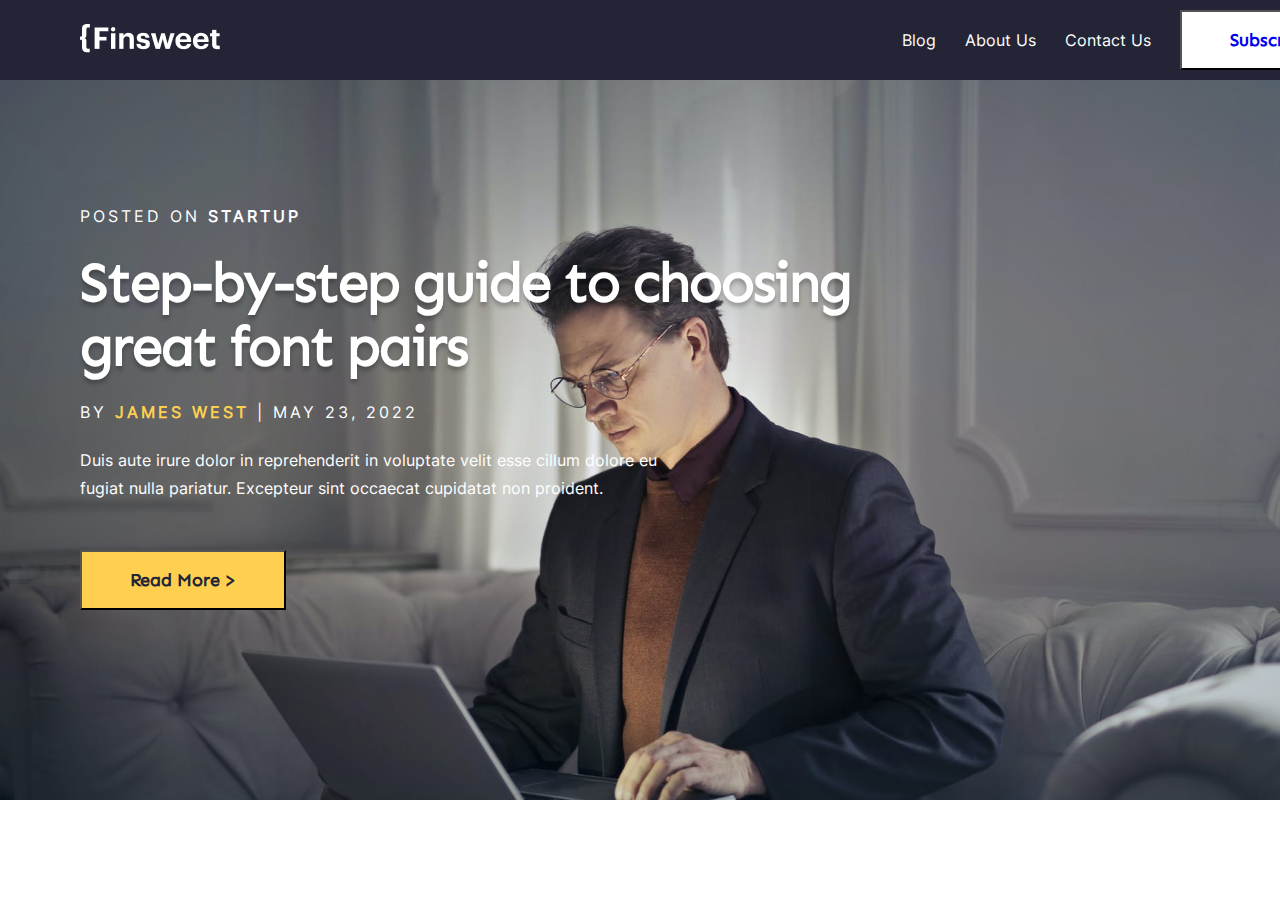
==== index.html @ b4e5ca09 "added fonts, images, and modify style.css" ====
<!DOCTYPE html>
<html lang="en">
<head>
    <meta charset="UTF-8">
    <meta name="viewport" content="width=device-width, initial-scale=1.0">
    <title>Home Page</title>
    <link rel="stylesheet" href="./css/main.css">
    <link rel="stylesheet" href="./css/style.css">
    <link rel="stylesheet" href="fonts/fonts/inter/stylesheet.css">
    <link rel="stylesheet" href="fonts/fonts/Sen/stylesheet.css">
</head>
<body>
    <div class="main">
        <header>
            <div class="container">
                <nav class="header_nav flexbox">
                    <div class="logo">
                        <a href="">
                            <img src="./images/main images/Logo.png" alt="Logo Image">
                        </a>
                    </div>
                    <div class="links">
                        <a href="#">
                            Blog
                        </a>
                        <a href="#">
                            About Us
                        </a>
                        <a href="#">
                            Contact Us
                        </a>
                        <button class="nav_btn">
                            <a href="#">
                                Subscribe
                            </a>
                        </button>
                    </div>
                </nav>
            </div>
            <div class="header">
                <div class="container">
                    <p>Posted on 
                        <span>
                            startup
                        </span>
                    </p>
                    <h1>
                        Step-by-step guide to choosing great font pairs
                    </h1>
                    <p class="date">
                        By <span> James West </span> |  May 23, 2022 
                    </p>
                    <p class="info">
                        Duis aute irure dolor in reprehenderit in voluptate velit esse cillum dolore eu fugiat nulla pariatur. Excepteur sint occaecat cupidatat non proident.
                    </p>
                    <button class="read_more">
                        Read More >
                    </button>
                </div>
            </div>
        </header>
        <main>
            <section>

            </section>
        </main>
    </div>
</body>
</html>
---- css/main.css ----
* {
    box-sizing: border-box;
    padding: 0;
    margin: 0;
}

a {
    text-decoration: none;
}

.flexbox {
    display: flex;
    flex-wrap: wrap;
    flex-direction: row;
}

.container {
    width: 1280px;
    margin: auto;
}

header {
    min-width: 100%;
    width: 1440px;
    background-color: #232536;
    color: #FFFFFF;
}

.header_nav {
    justify-content: space-between;
    align-items: center;
    padding: 10px 0px;
}

.nav_btn {
    font-family: Sen;
    font-size: 18px;
    font-style: normal;
    font-weight: 700;
    line-height: 24px;
    color: #232536;
    background-color: #FFFFFF;
    padding: 16px 48px;
}

.links>a {
    margin-right: 24px;
    font-family: Inter;
    font-size: 16px;
    font-style: normal;
    font-weight: 400;
    line-height: 28px;
    color: #FFFFFF;
}
.read_more{
    padding: 16px 48px;
    background-color: #FFD050;
    color: #232536;
    font-family: Sen;
    font-size: 18px;
    font-style: normal;
    font-weight: 700;
    line-height: 24px;
}
---- css/style.css ----
.header {
    background-image: url("/images/Homepage images/home.png");
    background-size: 100%;
    background-repeat: no-repeat;
    padding: 126px 0px 190px;
}

.header>.container>p {
    font-family: Inter;
    font-size: 16px;
    font-style: normal;
    font-weight: 500;
    line-height: 20px;
    letter-spacing: 3px;
    text-transform: uppercase;
}

.header>.container>p>span {
    font-family: Inter;
    font-size: 16px;
    font-style: normal;
    font-weight: 900;
    line-height: 20px;
    letter-spacing: 3px;
    text-transform: uppercase;
}

h1 {
    width: 803px;
    text-shadow: 0px 4px 4px rgba(0, 0, 0, 0.25);
    font-family: Sen;
    font-size: 56px;
    font-style: normal;
    font-weight: 700;
    line-height: 64px;
    letter-spacing: -2px;
    margin-top: 24px;
}

.date {
    font-family: Inter;
    font-size: 16px;
    font-style: normal;
    font-weight: 400;
    line-height: 28px;
    margin-top: 24px;
}

.date>span {
    font-family: Inter;
    font-size: 16px;
    font-style: normal;
    font-weight: 400;
    line-height: 28px;
    color: #FFD050;
}

.header>.container>.info {
    width: 599px;
    font-family: Inter;
    font-size: 16px;
    font-style: normal;
    font-weight: 400;
    line-height: 28px;
    margin-top: 24px;
    letter-spacing: 0;
    text-transform: none;
}

.read_more{
    margin-top: 48px;
}
---- fonts/fonts/inter/stylesheet.css ----
@font-face {
    font-family: 'Inter';
    src: url('Inter-Regular.woff2') format('woff2'),
        url('Inter-Regular.woff') format('woff');
    font-weight: normal;
    font-style: normal;
    font-display: swap;
}
---- fonts/fonts/Sen/stylesheet.css ----
@font-face {
    font-family: 'Sen';
    src: url('Sen-Regular.woff2') format('woff2'),
        url('Sen-Regular.woff') format('woff');
    font-weight: normal;
    font-style: normal;
    font-display: swap;
}
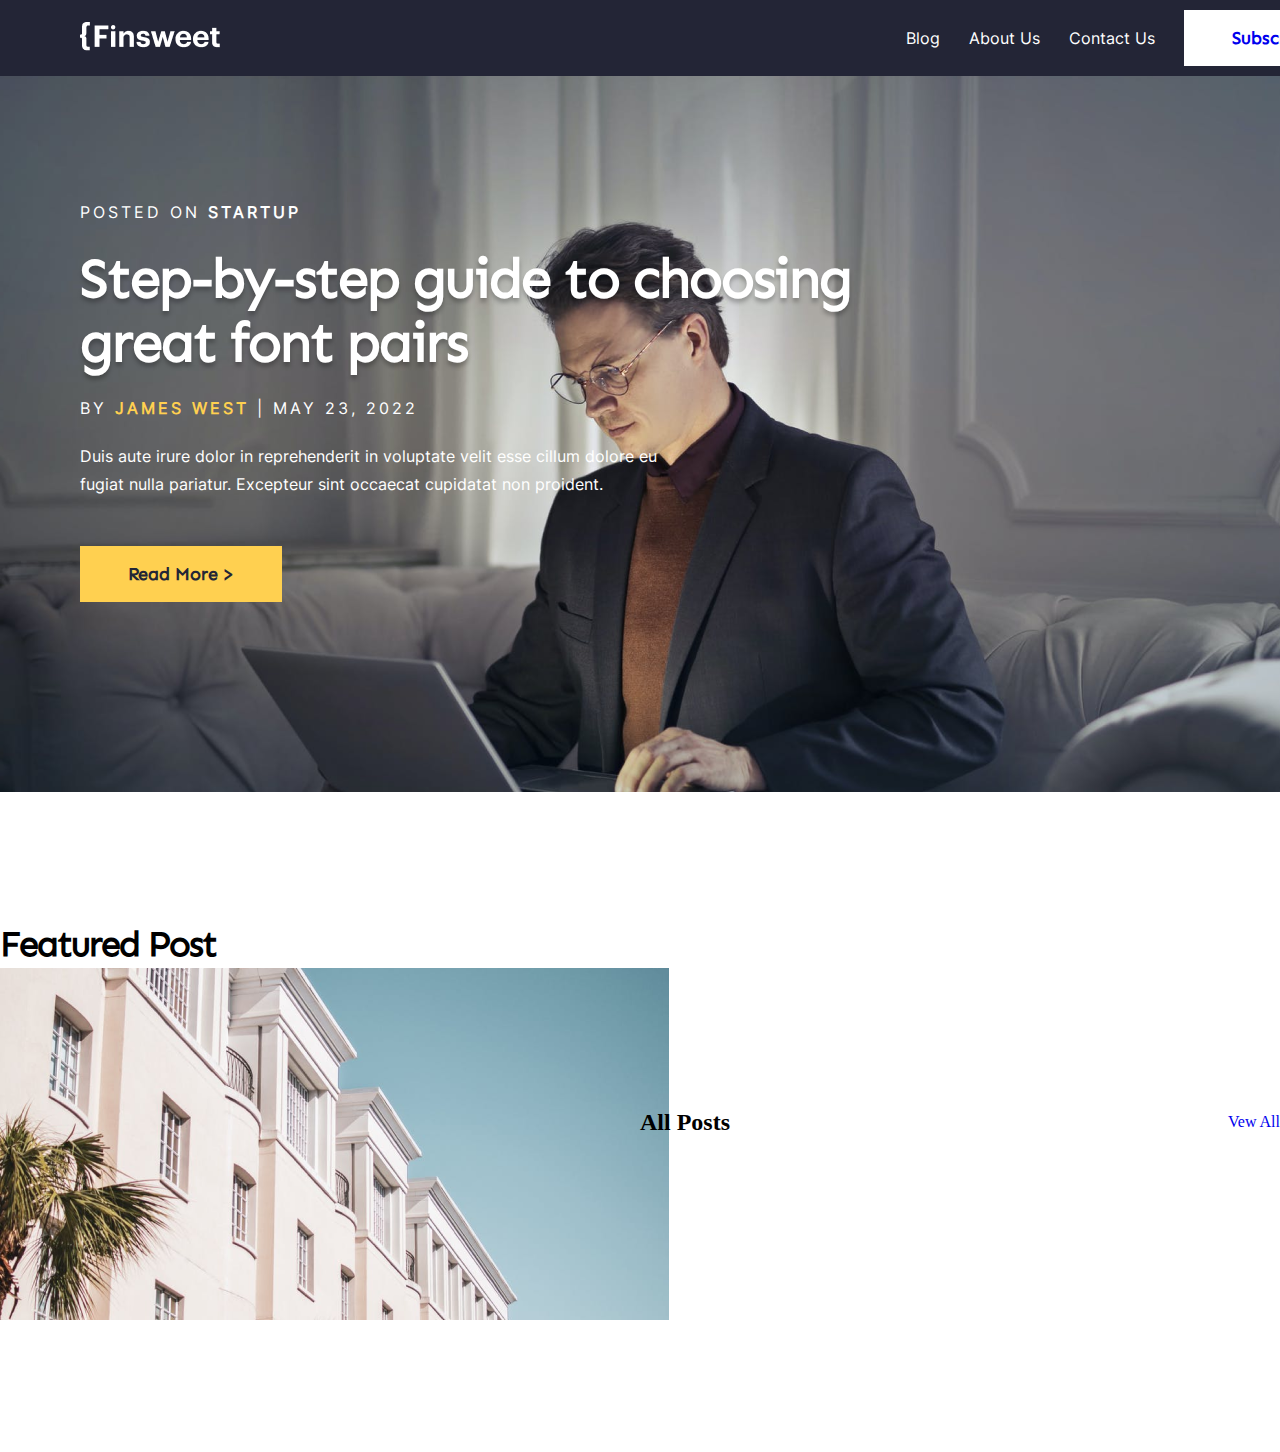
==== commit 5c6e47f1: "section1 content" ====
--- a/index.html
+++ b/index.html
@@ -1,5 +1,6 @@
 <!DOCTYPE html>
 <html lang="en">
+
 <head>
     <meta charset="UTF-8">
     <meta name="viewport" content="width=device-width, initial-scale=1.0">
@@ -9,6 +10,7 @@
     <link rel="stylesheet" href="fonts/fonts/inter/stylesheet.css">
     <link rel="stylesheet" href="fonts/fonts/Sen/stylesheet.css">
 </head>
+
 <body>
     <div class="main">
         <header>
@@ -39,7 +41,7 @@
             </div>
             <div class="header">
                 <div class="container">
-                    <p>Posted on 
+                    <p>Posted on
                         <span>
                             startup
                         </span>
@@ -48,10 +50,11 @@
                         Step-by-step guide to choosing great font pairs
                     </h1>
                     <p class="date">
-                        By <span> James West </span> |  May 23, 2022 
+                        By <span> James West </span> | May 23, 2022
                     </p>
                     <p class="info">
-                        Duis aute irure dolor in reprehenderit in voluptate velit esse cillum dolore eu fugiat nulla pariatur. Excepteur sint occaecat cupidatat non proident.
+                        Duis aute irure dolor in reprehenderit in voluptate velit esse cillum dolore eu fugiat nulla
+                        pariatur. Excepteur sint occaecat cupidatat non proident.
                     </p>
                     <button class="read_more">
                         Read More >
@@ -60,10 +63,33 @@
             </div>
         </header>
         <main>
-            <section>
-
+            <section id="section1">
+                <div class="container">
+                    <div class="flexbox section1_content">
+                        <div class="column1">
+                            <h2>
+                                Featured Post
+                            </h2>
+                            <div class="column1_content">
+                                <div>
+                                    <img src="./images/Homepage images/white-concrete-building-1838640.png" alt="">
+                                </div>
+                            </div>
+                        </div>
+                        <div class="column2">
+                            <div class="head">
+                                <h2>
+                                    All Posts
+                                </h2>
+                                <a href="#">
+                                    Vew All
+                                </a>
+                            </div>
+                        </div>
+                    </div>
             </section>
         </main>
     </div>
 </body>
+
 </html>--- a/css/main.css
+++ b/css/main.css
@@ -11,7 +11,6 @@
 .flexbox {
     display: flex;
     flex-wrap: wrap;
-    flex-direction: row;
 }
 
 .container {
@@ -41,6 +40,7 @@
     color: #232536;
     background-color: #FFFFFF;
     padding: 16px 48px;
+    border: none;
 }
 
 .links>a {
@@ -61,5 +61,7 @@
     font-style: normal;
     font-weight: 700;
     line-height: 24px;
+    border: none;
 }
 
+
--- a/css/style.css
+++ b/css/style.css
@@ -67,6 +67,60 @@
     text-transform: none;
 }
 
-.read_more{
+.read_more {
     margin-top: 48px;
+}
+
+#section1 {
+    padding: 128px 0;
+}
+
+.section1_content {
+    justify-content: space-evenly;
+    align-items: center;
+}
+
+.head {
+    display: flex;
+    justify-content: space-between;
+    align-items: center;
+}
+
+.column1 {
+    width: 50%;
+}
+
+.column2 {
+    width: 50%;
+}
+
+.column1>h2 {
+    font-family: Sen;
+    font-size: 36px;
+    font-style: normal;
+    font-weight: 700;
+    line-height: 48px;
+    /* 133.333% */
+    letter-spacing: -2px;
+}
+
+.column2>h2 {
+    font-family: Sen;
+    font-size: 36px;
+    font-style: normal;
+    font-weight: 700;
+    line-height: 48px;
+    letter-spacing: -2px;
+}
+
+.column2>a {
+    font-family: Inter;
+    font-size: 16px;
+    font-style: normal;
+    font-weight: 400;
+    line-height: 28px;
+    color: #592EA9;
+}
+.column1_content{
+    width: 733px;
 }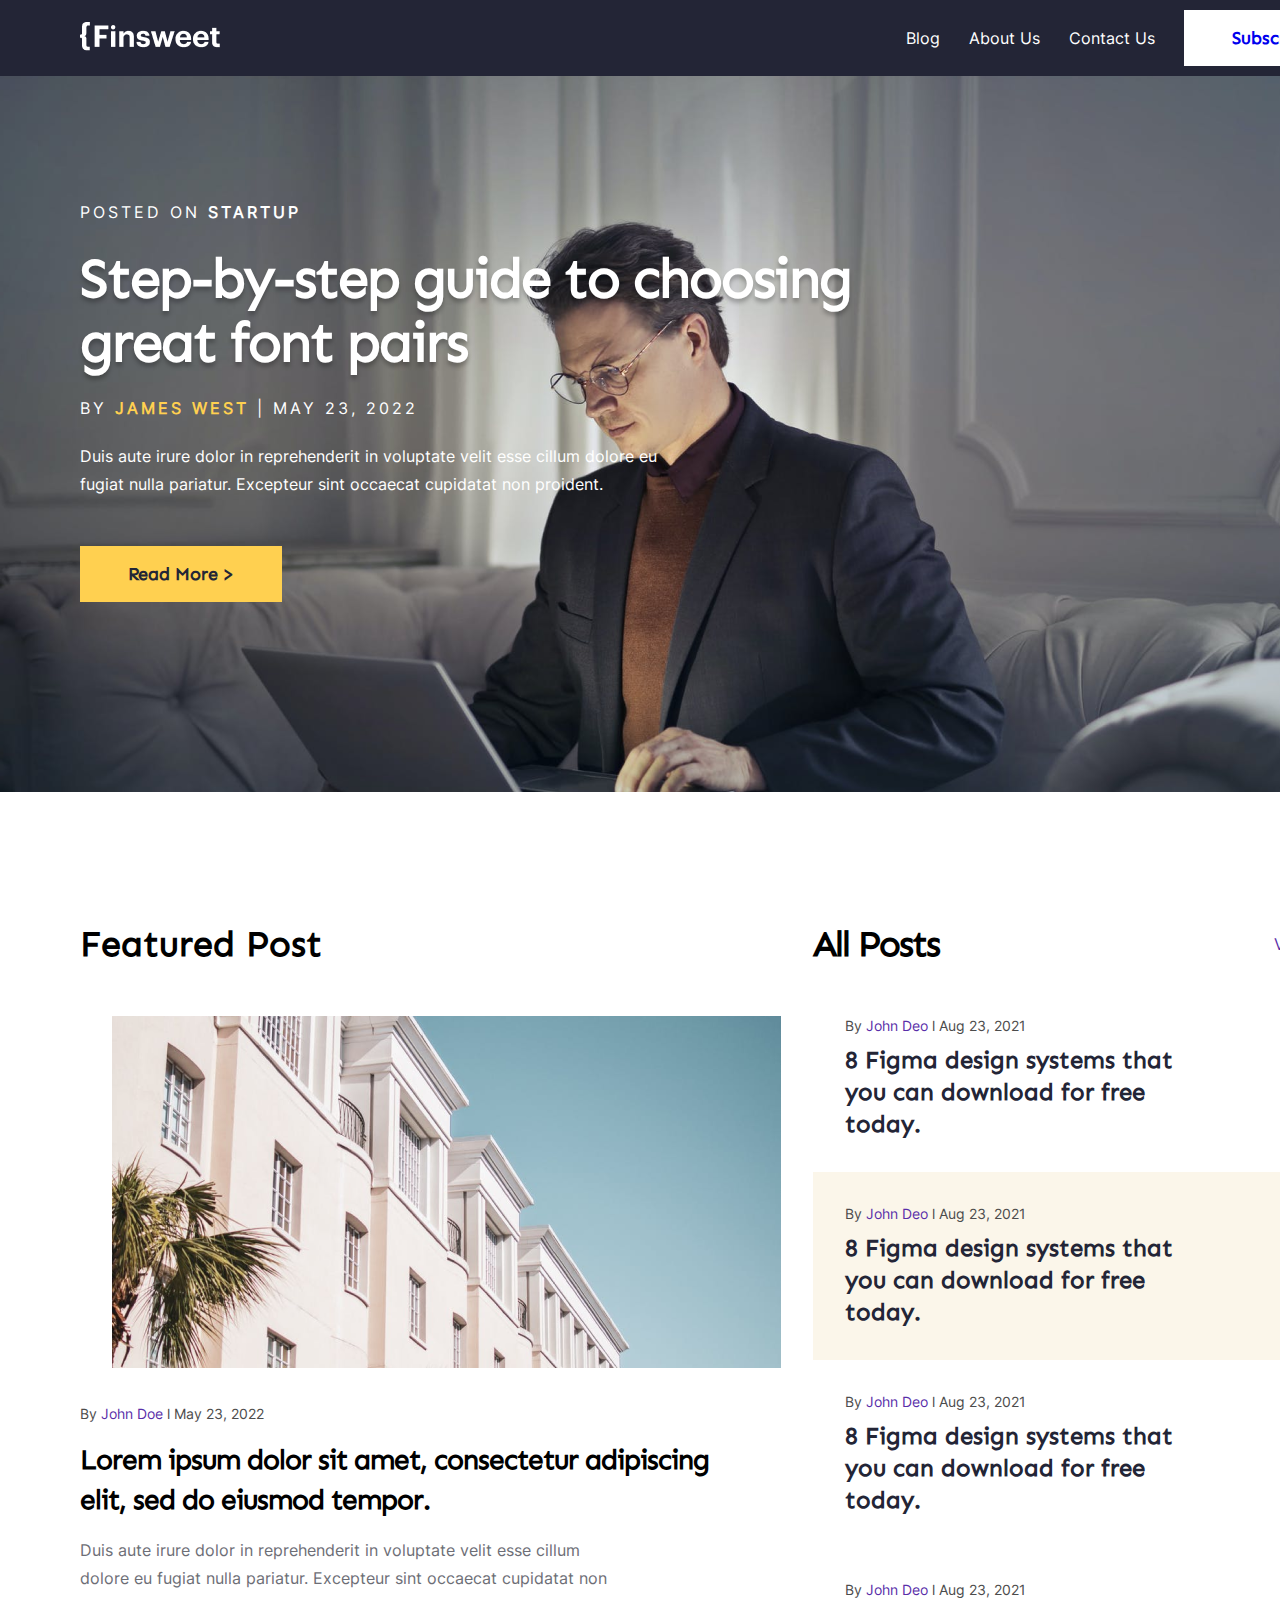
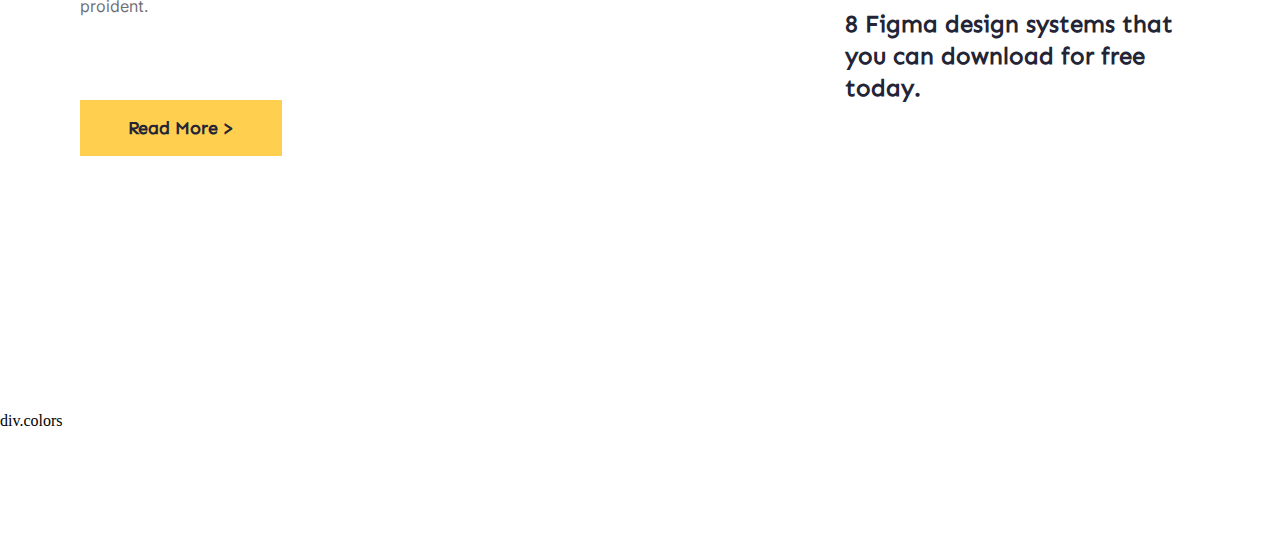
==== commit 86e2cb49: "section2 added in html" ====
--- a/index.html
+++ b/index.html
@@ -71,9 +71,22 @@
                                 Featured Post
                             </h2>
                             <div class="column1_content">
-                                <div>
+                                <div class="img_div">
                                     <img src="./images/Homepage images/white-concrete-building-1838640.png" alt="">
                                 </div>
+                                <h4 class="column1_content_name">
+                                    By <span>John Doe </span>   l   May 23, 2022
+                                </h4>
+                                <h2 class="column1_content_title">
+                                    Lorem ipsum dolor sit amet, consectetur adipiscing elit, sed do eiusmod tempor.
+                                </h2>
+                                <p>
+                                    Duis aute irure dolor in reprehenderit in voluptate velit esse cillum dolore eu fugiat nulla pariatur. 
+                                    Excepteur sint occaecat cupidatat non proident.
+                                </p>
+                                <button class="read_more">
+                                    Read More >
+                                </button>
                             </div>
                         </div>
                         <div class="column2">
@@ -85,8 +98,47 @@
                                     Vew All
                                 </a>
                             </div>
+                            <div class="column2_info">
+                                <p>
+                                    By <span> John Deo </span>  l   Aug 23, 2021 
+                                </p>
+                                <h4>
+                                    8 Figma design systems that you can download for free today.
+                                </h4>
+                            </div>
+                            <div class="column2_info back">
+                                <div>
+                                    <p>
+                                        By <span> John Deo </span>  l   Aug 23, 2021 
+                                    </p>
+                                    <h4>
+                                        8 Figma design systems that you can download for free today.
+                                    </h4>
+                                </div>
+                            </div>
+                            <div class="column2_info">
+                                <p>
+                                    By <span> John Deo </span>  l   Aug 23, 2021 
+                                </p>
+                                <h4>
+                                    8 Figma design systems that you can download for free today.
+                                </h4>
+                            </div>
+                            <div class="column2_info">
+                                <p>
+                                    By <span> John Deo </span>  l   Aug 23, 2021 
+                                </p>
+                                <h4>
+                                    8 Figma design systems that you can download for free today.
+                                </h4>
+                            </div>
                         </div>
                     </div>
+            </section>
+            <section id="section2">
+                <div class="section2">
+                    div.colors
+                </div>
             </section>
         </main>
     </div>
--- a/css/main.css
+++ b/css/main.css
@@ -7,7 +7,9 @@
 a {
     text-decoration: none;
 }
-
+.text_center{
+    text-align: center;
+}
 .flexbox {
     display: flex;
     flex-wrap: wrap;
--- a/css/style.css
+++ b/css/style.css
@@ -1,3 +1,9 @@
+.main {
+    width: 1440px;
+}
+section{
+    margin-bottom: 128px;
+}
 .header {
     background-image: url("/images/Homepage images/home.png");
     background-size: 100%;
@@ -75,23 +81,18 @@
     padding: 128px 0;
 }
 
-.section1_content {
-    justify-content: space-evenly;
-    align-items: center;
-}
-
 .head {
     display: flex;
     justify-content: space-between;
-    align-items: center;
+
 }
 
 .column1 {
-    width: 50%;
+    width: 733px;
 }
 
 .column2 {
-    width: 50%;
+    width: 517px;
 }
 
 .column1>h2 {
@@ -100,11 +101,9 @@
     font-style: normal;
     font-weight: 700;
     line-height: 48px;
-    /* 133.333% */
-    letter-spacing: -2px;
-}
-
-.column2>h2 {
+}
+
+.column2>.head>h2 {
     font-family: Sen;
     font-size: 36px;
     font-style: normal;
@@ -113,14 +112,100 @@
     letter-spacing: -2px;
 }
 
-.column2>a {
+.column2>.head>a {
     font-family: Inter;
     font-size: 16px;
     font-style: normal;
     font-weight: 400;
     line-height: 28px;
     color: #592EA9;
-}
-.column1_content{
-    width: 733px;
+    margin-top: 10px;
+}
+
+.column1_content>img {
+    width: 669px;
+    height: 352px;
+}
+
+.column1_content_name {
+    font-family: Inter;
+    font-size: 14px;
+    font-style: normal;
+    font-weight: 500;
+    line-height: 20px;
+    color: #4C4C4C;
+}
+
+.column1_content_name>span {
+    font-family: Inter;
+    font-size: 14px;
+    font-style: normal;
+    font-weight: 500;
+    line-height: 20px;
+    color: #592EA9;
+}
+
+.img_div {
+    padding: 32px;
+}
+
+.column1_content_title {
+    width: 669px;
+    font-family: Sen;
+    font-size: 28px;
+    font-style: normal;
+    font-weight: 700;
+    line-height: 40px;
+    letter-spacing: -1px;
+}
+
+.column1_content>p {
+    width: 551px;
+    color: #6D6E76;
+    font-family: Inter;
+    font-size: 16px;
+    font-style: normal;
+    font-weight: 400;
+    line-height: 28px;
+    margin-bottom: 32px;
+}
+
+.column1_content h4,h2 {
+    margin-bottom: 16px;
+}
+.column2_info{
+    padding: 32px;
+    width: 517px;
+}
+.column2_info p {
+    color: #4C4C4C;
+    font-family: Inter;
+    font-size: 14px;
+    font-style: normal;
+    font-weight: 500;
+    line-height: 20px;
+    margin-bottom: 8px;
+}
+
+.column2_info p>span {
+    color: #592EA9;
+    font-family: Inter;
+    font-size: 14px;
+    font-style: normal;
+    font-weight: 500;
+    line-height: 20px;
+}
+
+.column2_info h4{
+    width: 369px;
+    color: #232536;
+    font-family: Sen;
+    font-size: 24px;
+    font-style: normal;
+    font-weight: 700;
+    line-height: 32px;
+}
+
+.back {
+    background-color: #FBF6EA;
 }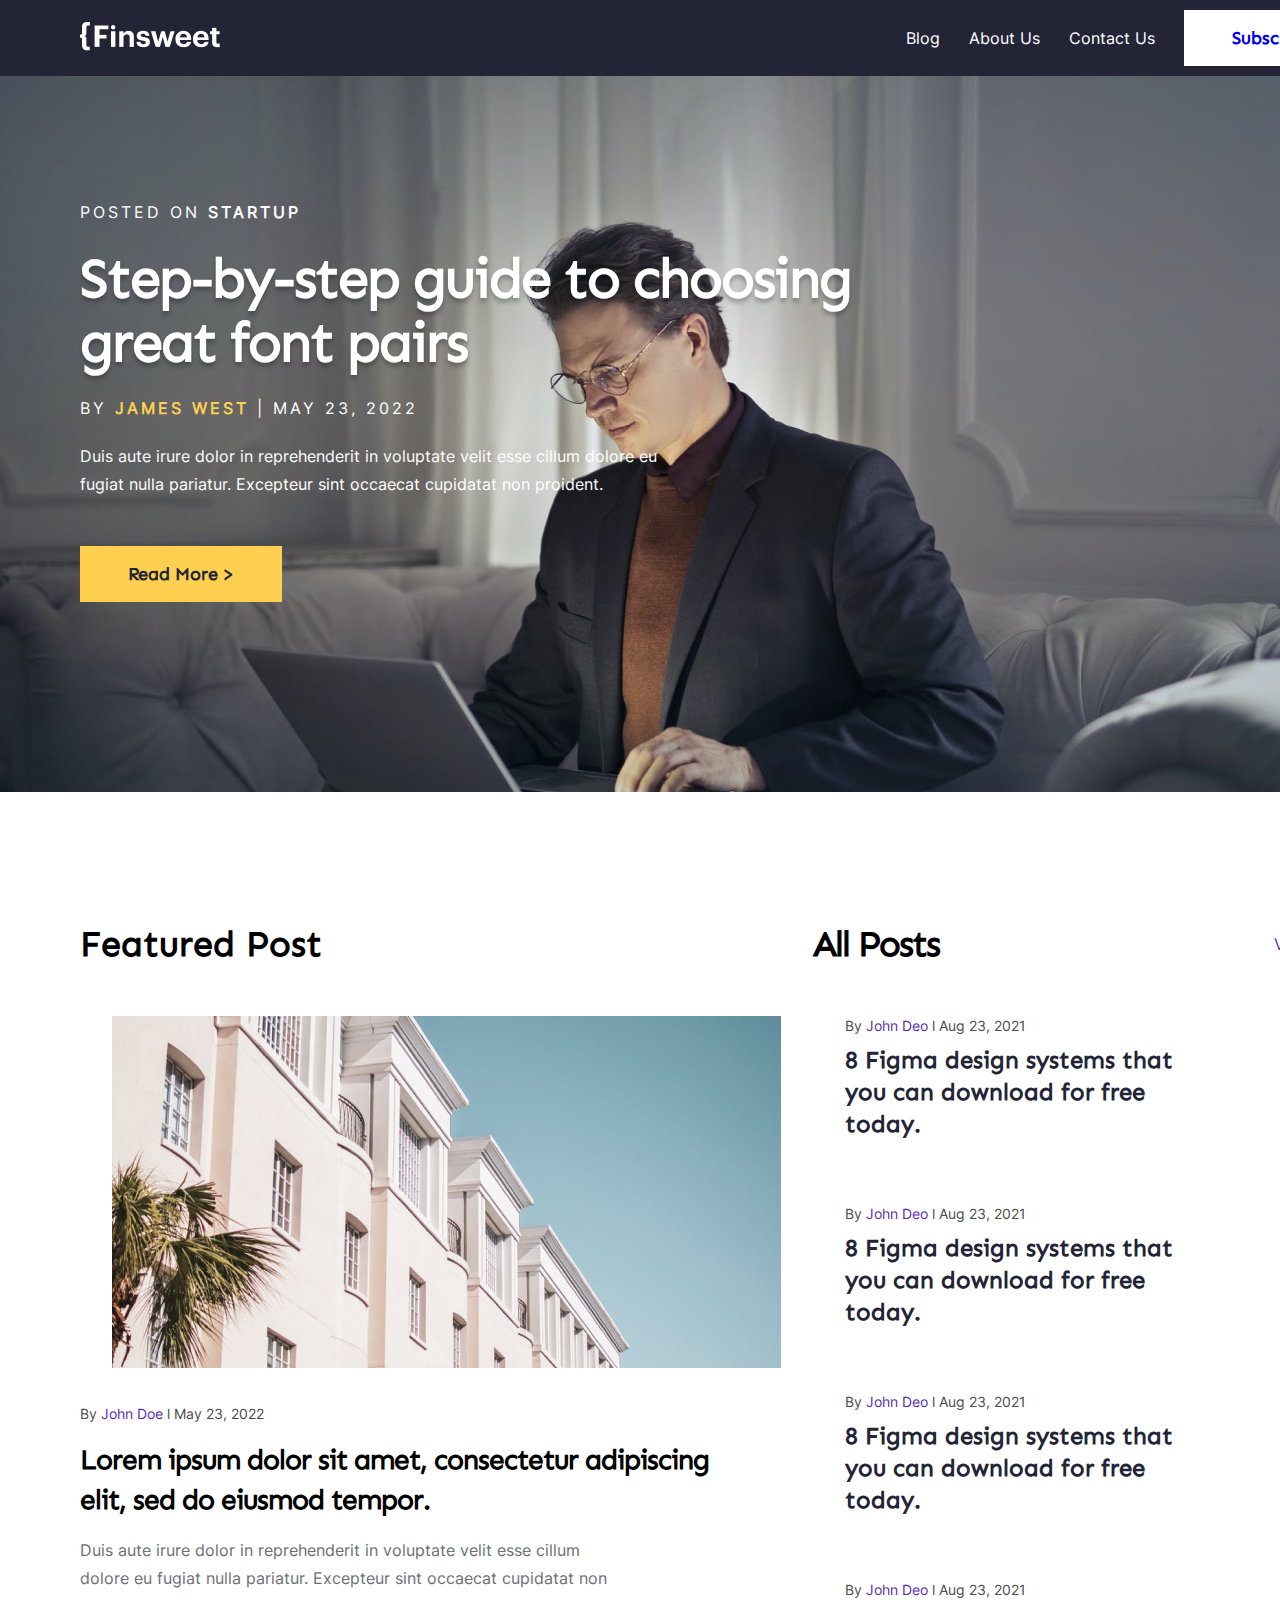
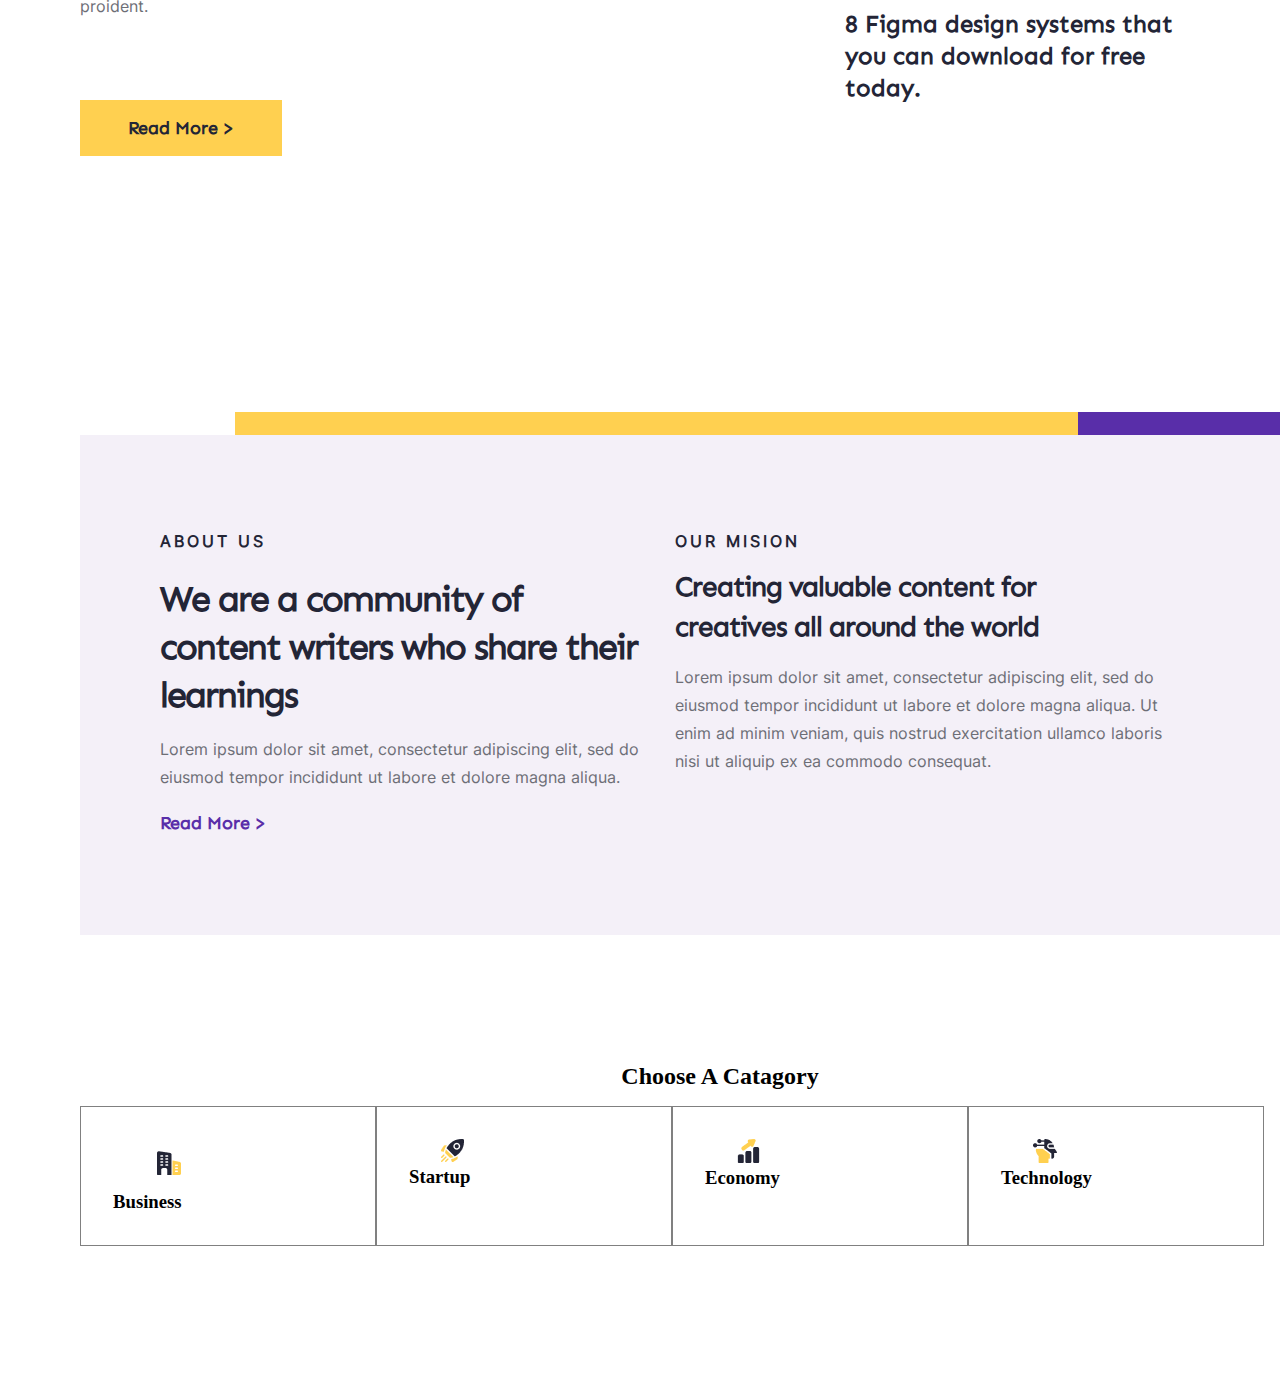
==== commit 5579904c: "new files for privacynpage" ====
--- a/index.html
+++ b/index.html
@@ -106,7 +106,7 @@
                                     8 Figma design systems that you can download for free today.
                                 </h4>
                             </div>
-                            <div class="column2_info back">
+                            <div class="column2_info">
                                 <div>
                                     <p>
                                         By <span> John Deo </span>  l   Aug 23, 2021 
@@ -137,8 +137,93 @@
             </section>
             <section id="section2">
                 <div class="section2">
-                    div.colors
+                    <div class="container">
+                        <div class="colors flexbox">
+                            <div class="yellow"></div>
+                            <div class="blue"></div>
+                        </div>
+                        <div class="section2_inner flexbox">
+                            <div class="sect2_col1">
+                                <h2>
+                                    ABOUT US
+                                </h2>
+                                <h3 class="margin_16">
+                                    We are a community of content writers who share their learnings
+                                </h3>
+                                <p class="margin_16">
+                                    Lorem ipsum dolor sit amet, consectetur adipiscing elit, 
+                                    sed do eiusmod tempor incididunt ut labore et dolore magna aliqua.
+                                </p>
+                                <a class="margin_16">
+                                    Read More >
+                                </a>
+                            </div>
+                            <div class="sect2_col2">
+                                <h2>
+                                    Our Mision
+                                </h2>
+                                <h3 class="margin_16">
+                                    Creating valuable content for creatives all around the world
+                                </h3>
+                                <p class="margin_16">
+                                    Lorem ipsum dolor sit amet, consectetur adipiscing elit, sed do eiusmod tempor incididunt ut labore et dolore magna aliqua. Ut enim ad minim veniam, quis nostrud 
+                                    exercitation ullamco laboris nisi ut aliquip ex ea commodo consequat.
+                                </p>
+                            </div>
+                        </div>
+                    </div>
                 </div>
+            </section>
+            <section id="section3">
+                <div class="container">
+                <h2 class="text_center">Choose A Catagory</h2>
+                <div class="sect3_inner flexbox">
+                    <div class="sect3_boxes">
+                        <div class="icons">
+                            <img src="./images/Homepage images/business.png" alt="icon images">
+                        </div>
+                        <h3>
+                            Business
+                        </h3>
+                        <p>
+
+                        </p>
+                    </div>
+                    <div class="sect3_boxes">
+                        <div class="icons">
+                            <img src="./images/Homepage images/shuttle.png" alt="icon images">
+                        </div>
+                        <h3>
+                            Startup
+                        </h3>
+                        <p>
+
+                        </p>
+                    </div>
+                    <div class="sect3_boxes">
+                        <div class="icons">
+                            <img src="./images/Homepage images/economy.png" alt="icon images">
+                        </div>
+                        <h3>
+                            Economy
+                        </h3>
+                        <p>
+
+                        </p>
+                    </div>
+                    <div class="sect3_boxes">
+                        <div class="icons">
+                            <img src="./images/Homepage images/cyborg.png" alt="icon images">
+                        </div>
+                        <h3>
+                            Technology
+                        </h3>
+                        <p>
+
+                        </p>
+                    </div>
+                </div>
+            </div>
             </section>
         </main>
     </div>
--- a/css/main.css
+++ b/css/main.css
@@ -3,7 +3,9 @@
     padding: 0;
     margin: 0;
 }
-
+.margin_16{
+    margin-bottom: 16px;
+}
 a {
     text-decoration: none;
 }
--- a/css/style.css
+++ b/css/style.css
@@ -1,9 +1,11 @@
 .main {
     width: 1440px;
 }
-section{
+
+section {
     margin-bottom: 128px;
 }
+
 .header {
     background-image: url("/images/Homepage images/home.png");
     background-size: 100%;
@@ -170,13 +172,20 @@
     margin-bottom: 32px;
 }
 
-.column1_content h4,h2 {
+.column1_content h4,
+h2 {
     margin-bottom: 16px;
 }
-.column2_info{
+
+.column2_info:hover {
+    background-color: #FBF6FA;
+}
+
+.column2_info {
     padding: 32px;
     width: 517px;
 }
+
 .column2_info p {
     color: #4C4C4C;
     font-family: Inter;
@@ -196,7 +205,7 @@
     line-height: 20px;
 }
 
-.column2_info h4{
+.column2_info h4 {
     width: 369px;
     color: #232536;
     font-family: Sen;
@@ -206,6 +215,144 @@
     line-height: 32px;
 }
 
-.back {
-    background-color: #FBF6EA;
+.colors {
+    width: 100%;
+    justify-content: end;
+}
+
+.colors>.yellow {
+    width: 843px;
+    height: 23px;
+    background-color: #FFD050;
+}
+
+.colors>.blue {
+    width: 282px;
+    height: 23px;
+    background-color: #592EA9;
+}
+
+.section2_inner {
+    padding: 96px 108px 96px 80px;
+    background-color: #F4F0F8;
+}
+
+.sect2_col1 {
+    width: 515px;
+}
+
+.sect2_col2 {
+    width: 516px;
+}
+
+.sect2_col1>h2 {
+    color: #232536;
+    font-family: Inter;
+    font-size: 16px;
+    font-style: normal;
+    font-weight: 600;
+    line-height: 20px;
+    letter-spacing: 3px;
+    text-transform: uppercase;
+    margin-bottom: 24px;
+}
+
+.sect2_col1>h3 {
+    width: 494px;
+    color: #232536;
+    font-family: Sen;
+    font-size: 36px;
+    font-style: normal;
+    font-weight: 700;
+    line-height: 48px;
+    letter-spacing: -2px;
+    padding-right: 9px;
+}
+
+.sect2_col1>p {
+    width: 515px;
+    color: #6D6E76;
+    font-family: Inter;
+    font-size: 16px;
+    font-style: normal;
+    font-weight: 400;
+    line-height: 28px;
+}
+
+.sect2_col1>a {
+    width: 108px;
+    color: #592EA9;
+    font-family: Sen;
+    font-size: 18px;
+    font-style: normal;
+    font-weight: 700;
+    line-height: 32px;
+}
+
+.sect2_col2>h2 {
+    color: #232536;
+    font-family: Inter;
+    font-size: 16px;
+    font-style: normal;
+    font-weight: 600;
+    line-height: 20px;
+    /* 125% */
+    letter-spacing: 3px;
+    text-transform: uppercase;
+}
+
+.sect2_col2>h3 {
+    width: 481px;
+    color: #232536;
+    font-family: Sen;
+    font-size: 28px;
+    font-style: normal;
+    font-weight: 700;
+    line-height: 40px;
+    letter-spacing: -1px;
+    padding-right: 2px;
+}
+
+.sect2_col2>p {
+    width: 516px;
+    color: #6D6E76;
+    font-family: Inter;
+    font-size: 16px;
+    font-style: normal;
+    font-weight: 400;
+    line-height: 28px;
+}
+
+.sect3_inner>h2 {
+    color: #232536;
+    font-family: Sen;
+    font-size: 36px;
+    font-style: normal;
+    font-weight: 700;
+    line-height: 48px;
+    letter-spacing: -2px;
+}
+
+.sect3_inner div {
+    width: 296px;
+    padding: 32px;
+}
+
+.sect3_inner div:hover {
+    background-color: #FFD050;
+}
+.sect3_boxes{
+    border: 1px solid gray;
+}
+.icons{
+    padding: 2px;
+    display: inline;
+    width: 48px;
+    height: 48px;
+
+}
+
+.icons>img{
+    background-color: #FFF;
+
 }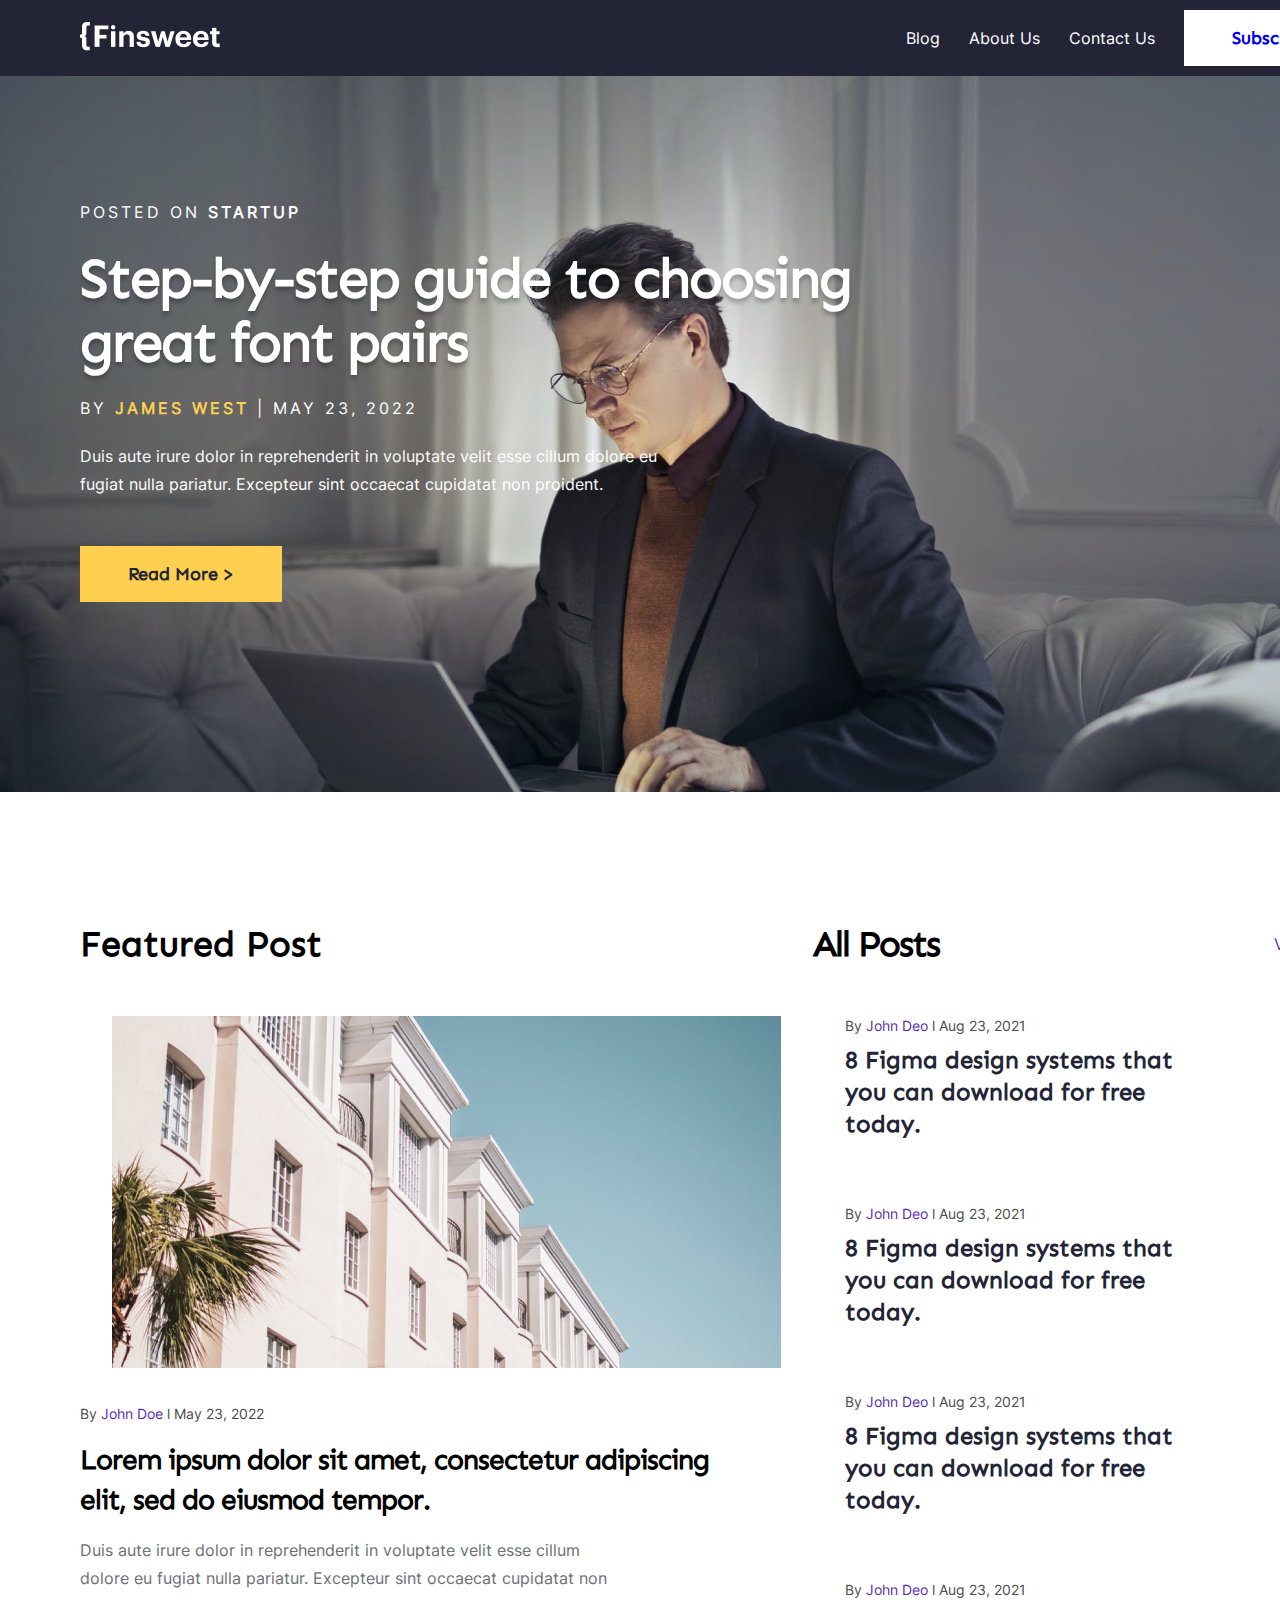
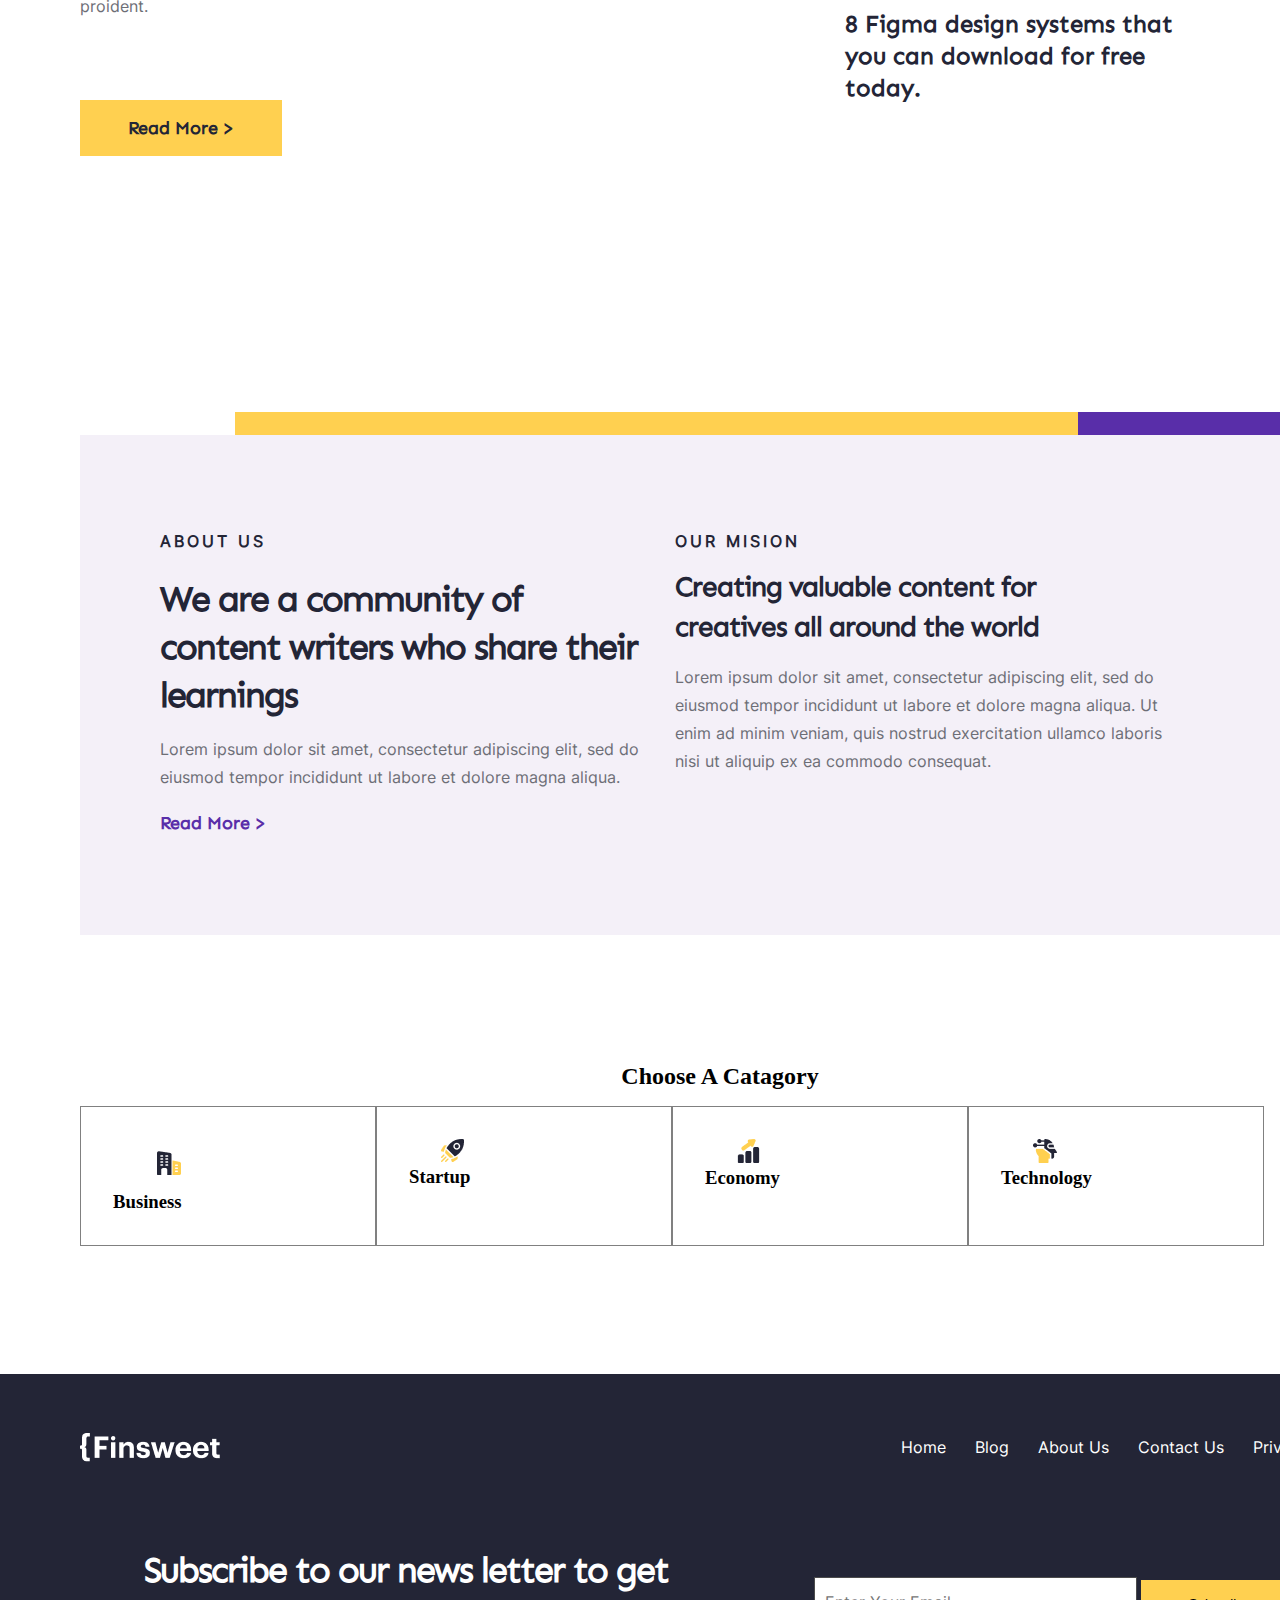
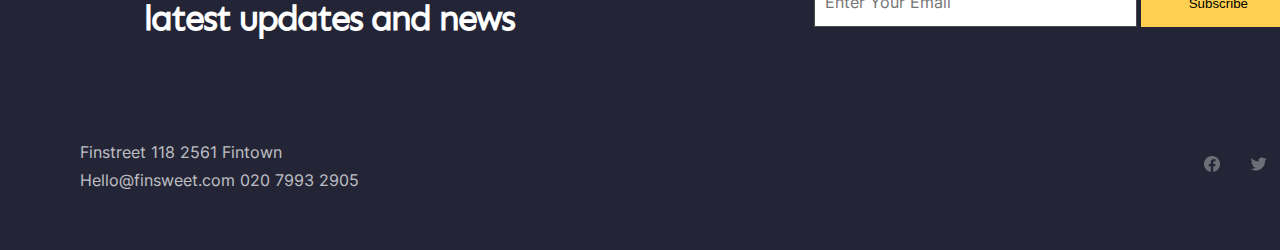
==== commit e71dd4ce: "main css is succesful ended" ====
--- a/index.html
+++ b/index.html
@@ -226,6 +226,69 @@
             </div>
             </section>
         </main>
+        <footer>
+            <div class="container">
+                <div class="flexbox footer">
+                    <div>
+                        <img src="./images/main images/Logo.png" alt="Logo image">
+                    </div>
+                    <div>
+                        <a href="#">
+                            Home
+                        </a>
+                        <a href="#">
+                            Blog
+                        </a>
+                        <a href="#">
+                            About Us
+                        </a>
+                        <a href="#">
+                            Contact Us
+                        </a>
+                        <a href="#">
+                            Privacy Policy
+                        </a>
+                    </div>
+                </div>
+                <div class="footer_content flexbox">
+                    <h2>
+                        Subscribe to our news letter to get latest updates and news
+                    </h2>
+                    <form action="">
+                        <input type="email" placeholder="Enter Your Email">
+                        <button class="f_btn">Subscribe</button>
+                    </form>
+                </div>
+                <div id="links" class="flexbox">
+                    <div class="privacy">
+                        <p>Finstreet 118 2561 Fintown</p>
+                        <p>Hello@finsweet.com 020 7993 2905</p>
+                    </div>
+                    <div class="social_links">
+                        <div>
+                            <a href="#">
+                                <img src="images/main images/fb.png" alt="">
+                            </a>
+                        </div>
+                        <div>
+                            <a href="#">
+                                <img src="images/main images/twitter.png" alt="">
+                            </a>
+                        </div>
+                        <div>
+                            <a href="#">
+                                <img src="images/main images/instagram.png" alt="">
+                            </a>
+                        </div>
+                        <div>
+                            <a href="#">
+                                <img src="images/main images/linkedin.png" alt="">
+                            </a>
+                        </div>
+                    </div>
+                </div>
+            </div>
+        </footer>
     </div>
 </body>
 
--- a/css/main.css
+++ b/css/main.css
@@ -3,15 +3,19 @@
     padding: 0;
     margin: 0;
 }
-.margin_16{
+
+.margin_16 {
     margin-bottom: 16px;
 }
+
 a {
     text-decoration: none;
 }
-.text_center{
+
+.text_center {
     text-align: center;
 }
+
 .flexbox {
     display: flex;
     flex-wrap: wrap;
@@ -56,7 +60,8 @@
     line-height: 28px;
     color: #FFFFFF;
 }
-.read_more{
+
+.read_more {
     padding: 16px 48px;
     background-color: #FFD050;
     color: #232536;
@@ -68,4 +73,76 @@
     border: none;
 }
 
+footer {
+    padding: 59px 80px 56px 80px;
+    background: #232536;
+}
 
+.footer {
+    justify-content: space-between;
+}
+
+.footer>div>a {
+    color: #FFF;
+    font-family: Inter;
+    font-size: 16px;
+    font-style: normal;
+    font-weight: 400;
+    line-height: 28px;
+    margin-left: 24px;
+}
+
+.footer_content {
+    padding: 80px 64px;
+    align-items: center;
+    justify-content: space-between;
+    background-color: #232536;
+}
+
+.footer_content>h2 {
+    width: 562px;
+    color: #FFF;
+    font-family: Sen;
+    font-size: 36px;
+    font-style: normal;
+    font-weight: 700;
+    line-height: 48px;
+    letter-spacing: -2px;
+}
+
+input {
+    width: 323px;
+    padding: 10px;
+    color: #6D6E76;
+    font-family: Inter;
+    font-size: 16px;
+    font-style: normal;
+    font-weight: 400;
+    line-height: 28px;
+    border: 1px solid #4C4C4C;
+}
+
+.f_btn {
+    padding: 16px 48px;
+    background: #FFD050;
+    border: none;
+}
+#links{
+    justify-content: space-between;
+    align-items: center;
+}
+.privacy>p{
+    justify-content: space-between;
+    color:  #FFF;
+font-family: Inter;
+font-size: 16px;
+font-style: normal;
+font-weight: 400;
+line-height: 28px; 
+opacity: 0.7;
+}
+
+#links>.social_links>div{
+    display: inline-block;
+    margin-left: 26px;
+}
